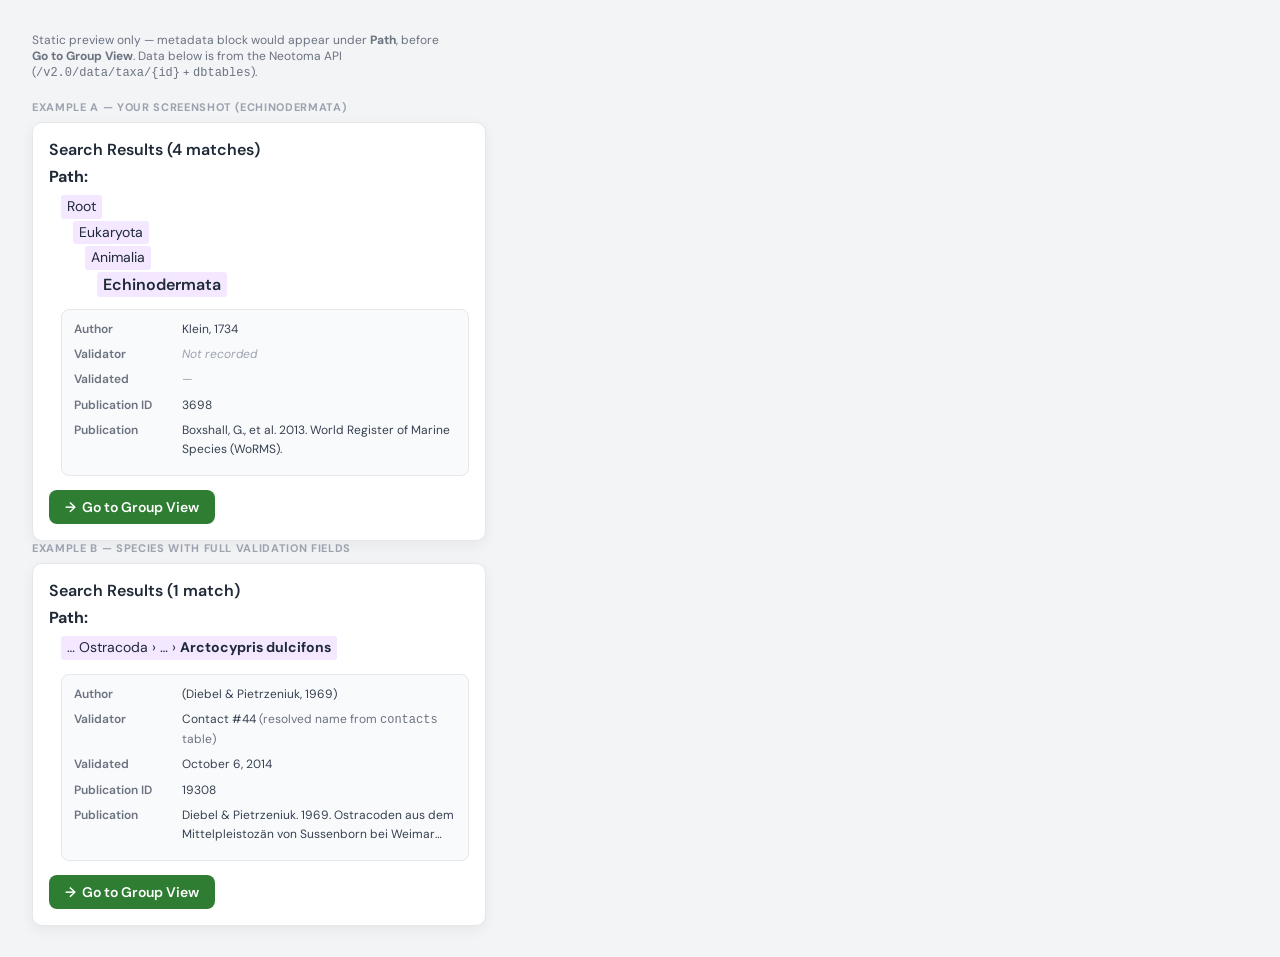
==== preview/search-path-metadata-example.html @ d865845c "metadata updates" ====
<!DOCTYPE html>
<html lang="en">
<head>
  <meta charset="UTF-8" />
  <meta name="viewport" content="width=device-width, initial-scale=1" />
  <title>Search result metadata — UI preview</title>
  <link href="https://fonts.googleapis.com/css2?family=DM+Sans:wght@400;500;600;700&display=swap" rel="stylesheet" />
  <style>
    body {
      font-family: 'DM Sans', system-ui, sans-serif;
      background: #f3f4f6;
      padding: 24px;
      color: #1f2937;
    }
    .panel {
      max-width: 420px;
      background: #fff;
      border: 1px solid #e5e7eb;
      border-radius: 10px;
      padding: 16px;
      box-shadow: 0 4px 14px rgba(0,0,0,.06);
    }
    .path-line {
      margin-left: 12px;
      font-size: 14px;
      line-height: 1.55;
      background: #f3e8ff;
      padding: 1px 6px;
      border-radius: 3px;
      display: inline-block;
      margin-bottom: 2px;
    }
    .path-target {
      font-weight: 600;
      margin-left: 12px;
      background: #f3e8ff;
      padding: 2px 6px;
      border-radius: 3px;
      display: inline-block;
    }
    .meta {
      margin: 12px 0 0 12px;
      padding: 10px 12px;
      background: #f9fafb;
      border: 1px solid #e5e7eb;
      border-radius: 8px;
      font-size: 12px;
      line-height: 1.6;
    }
    .meta dt {
      font-weight: 600;
      color: #6b7280;
      float: left;
      clear: left;
      width: 108px;
      margin: 0 0 4px 0;
    }
    .meta dd {
      margin: 0 0 6px 108px;
      color: #374151;
    }
    .meta dd.muted { color: #9ca3af; font-style: italic; }
    .btn {
      margin-top: 14px;
      padding: 8px 16px;
      background: #2e7d32;
      color: #fff;
      border: none;
      border-radius: 8px;
      font-size: 14px;
      font-weight: 600;
      font-family: inherit;
      cursor: default;
      display: inline-flex;
      align-items: center;
      gap: 6px;
    }
    .note {
      margin-top: 20px;
      max-width: 420px;
      font-size: 12px;
      color: #6b7280;
    }
    h2.preview-label {
      font-size: 11px;
      text-transform: uppercase;
      letter-spacing: .06em;
      color: #9ca3af;
      margin: 0 0 8px 0;
    }
    .panel + .panel { margin-top: 28px; }
  </style>
</head>
<body>
  <p class="note" style="margin-top:0;margin-bottom:20px;">
    Static preview only — metadata block would appear under <strong>Path</strong>, before <strong>Go to Group View</strong>.
    Data below is from the Neotoma API (<code>/v2.0/data/taxa/{id}</code> + <code>dbtables</code>).
  </p>

  <h2 class="preview-label">Example A — your screenshot (Echinodermata)</h2>
  <div class="panel">
    <div style="font-weight:600;margin-bottom:6px;">Search Results (4 matches)</div>
    <div style="margin-bottom:8px;"><strong>Path:</strong></div>
    <div class="path-line">Root</div><br />
    <div class="path-line" style="margin-left:24px;">Eukaryota</div><br />
    <div class="path-line" style="margin-left:36px;">Animalia</div><br />
    <div class="path-target" style="margin-left:48px;">Echinodermata</div>

    <dl class="meta">
      <dt>Author</dt>
      <dd>Klein, 1734</dd>
      <dt>Validator</dt>
      <dd class="muted">Not recorded</dd>
      <dt>Validated</dt>
      <dd class="muted">—</dd>
      <dt>Publication ID</dt>
      <dd>3698</dd>
      <dt>Publication</dt>
      <dd>Boxshall, G., et al. 2013. World Register of Marine Species (WoRMS).</dd>
    </dl>

    <button class="btn" type="button"><span>→</span> Go to Group View</button>
  </div>

  <h2 class="preview-label">Example B — species with full validation fields</h2>
  <div class="panel">
    <div style="font-weight:600;margin-bottom:6px;">Search Results (1 match)</div>
    <div style="margin-bottom:8px;"><strong>Path:</strong></div>
    <div class="path-line">… Ostracoda › … › <strong>Arctocypris dulcifons</strong></div>

    <dl class="meta">
      <dt>Author</dt>
      <dd>(Diebel &amp; Pietrzeniuk, 1969)</dd>
      <dt>Validator</dt>
      <dd>Contact #44 <span style="color:#6b7280;">(resolved name from <code>contacts</code> table)</span></dd>
      <dt>Validated</dt>
      <dd>October 6, 2014</dd>
      <dt>Publication ID</dt>
      <dd>19308</dd>
      <dt>Publication</dt>
      <dd>Diebel &amp; Pietrzeniuk. 1969. Ostracoden aus dem Mittelpleistozän von Sussenborn bei Weimar…</dd>
    </dl>

    <button class="btn" type="button"><span>→</span> Go to Group View</button>
  </div>
</body>
</html>
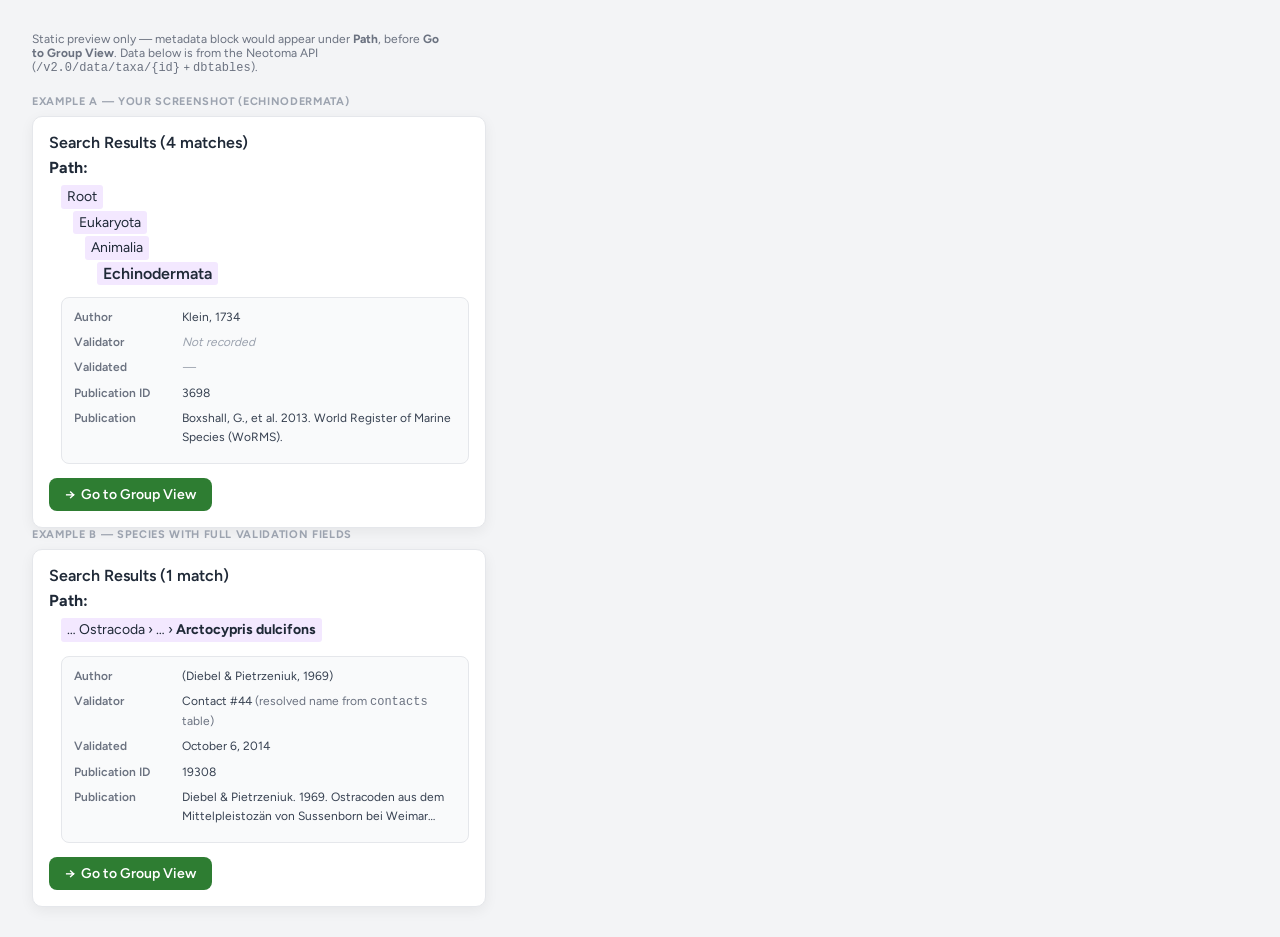
==== commit 390338b6: "updates" ====
--- a/preview/search-path-metadata-example.html
+++ b/preview/search-path-metadata-example.html
@@ -4,10 +4,41 @@
   <meta charset="UTF-8" />
   <meta name="viewport" content="width=device-width, initial-scale=1" />
   <title>Search result metadata — UI preview</title>
-  <link href="https://fonts.googleapis.com/css2?family=DM+Sans:wght@400;500;600;700&display=swap" rel="stylesheet" />
   <style>
+    @font-face {
+      font-family: "Figtree";
+      src: url("../assets/figtree/Figtree-Regular.ttf") format("truetype");
+      font-style: normal;
+      font-weight: 400;
+      font-display: swap;
+    }
+
+    @font-face {
+      font-family: "Figtree";
+      src: url("../assets/figtree/Figtree-Medium.ttf") format("truetype");
+      font-style: normal;
+      font-weight: 500;
+      font-display: swap;
+    }
+
+    @font-face {
+      font-family: "Figtree";
+      src: url("../assets/figtree/Figtree-SemiBold.ttf") format("truetype");
+      font-style: normal;
+      font-weight: 600;
+      font-display: swap;
+    }
+
+    @font-face {
+      font-family: "Figtree";
+      src: url("../assets/figtree/Figtree-Bold.ttf") format("truetype");
+      font-style: normal;
+      font-weight: 700;
+      font-display: swap;
+    }
+
     body {
-      font-family: 'DM Sans', system-ui, sans-serif;
+      font-family: 'Figtree', system-ui, sans-serif;
       background: #f3f4f6;
       padding: 24px;
       color: #1f2937;
